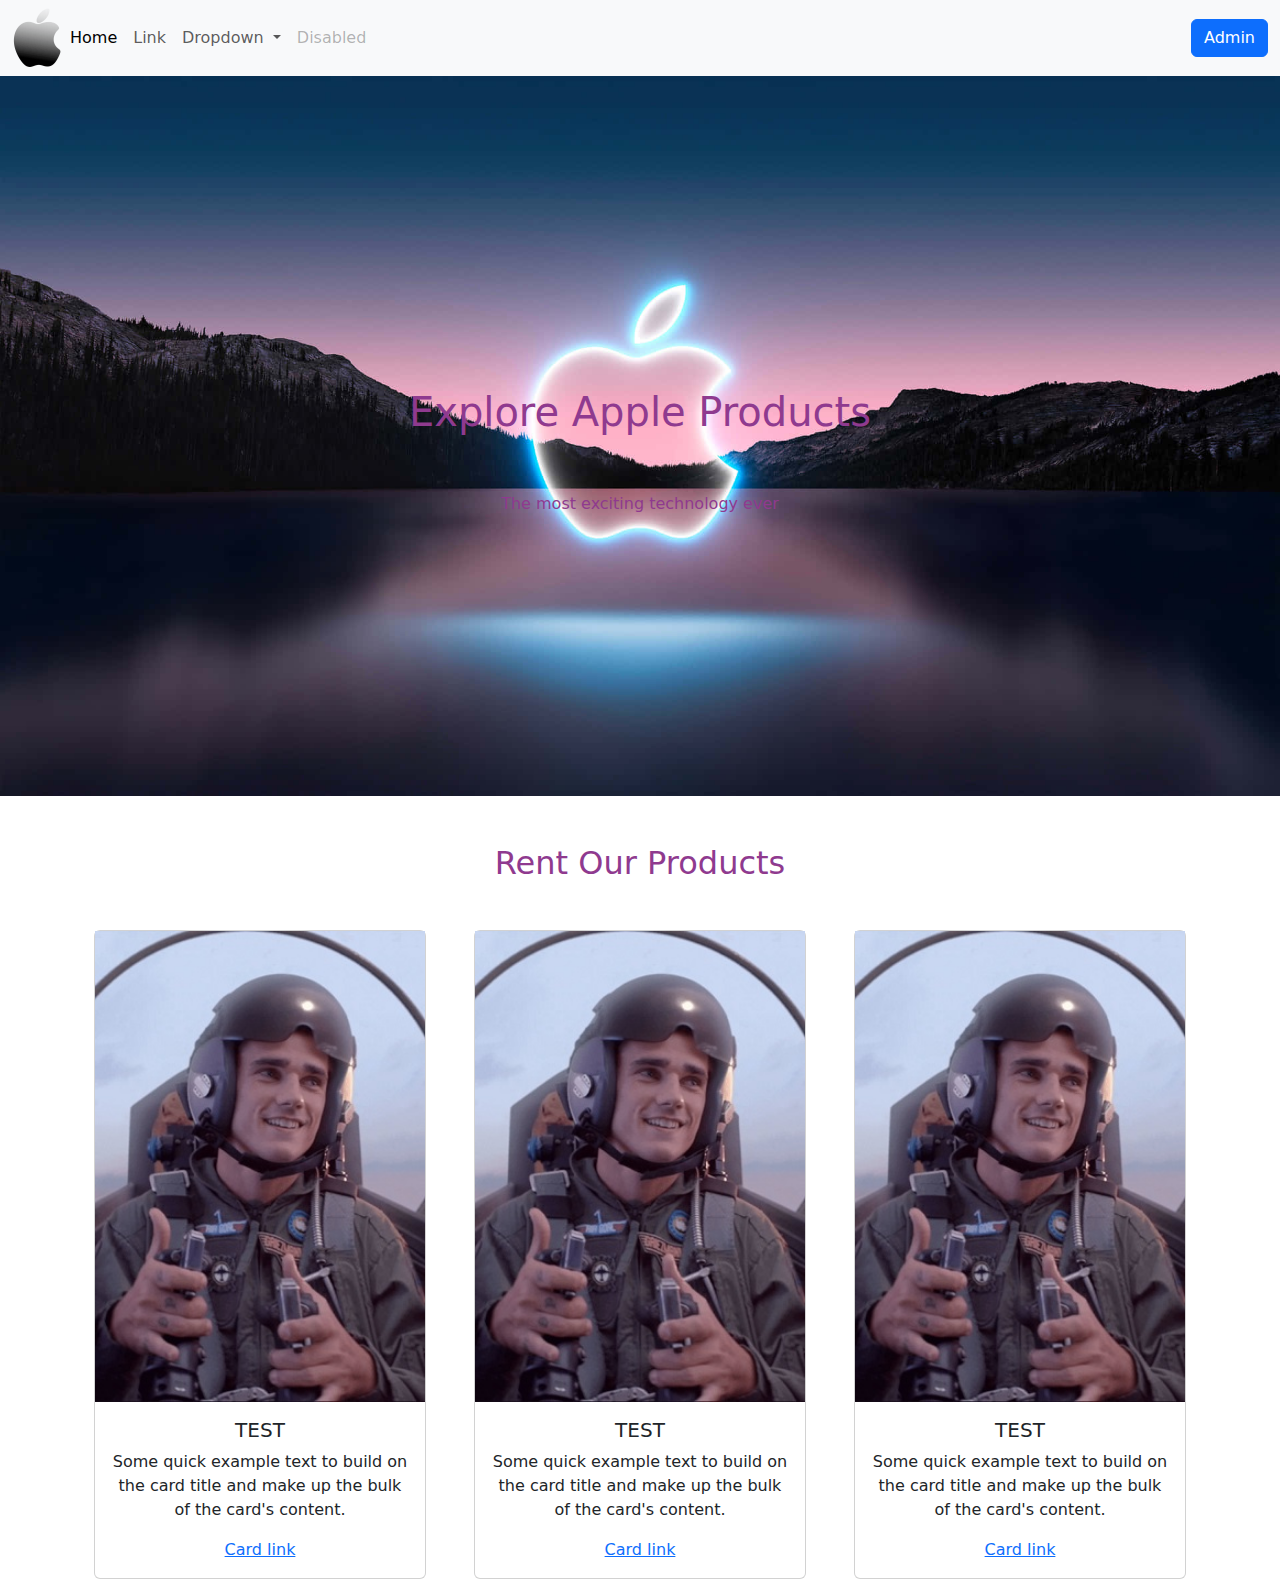
==== index.html @ 8039932f "Verze ze skoly" ====
<!doctype html>
<html lang="en">
<head>
    <meta charset="utf-8">
    <meta name="viewport" content="width=device-width, initial-scale=1">
    <title>Apple Page</title>
    <link rel="stylesheet" href="css/bootstrap.css">
    <link rel="stylesheet" href="css/_custom.css">
</head>
<body>
<header>
    <nav class="navbar navbar-expand-lg bg-body-tertiary">
        <div class="container-fluid">
            <img src="images/logo.png">
            <button class="navbar-toggler" type="button" data-bs-toggle="collapse"
                    data-bs-target="#navbarSupportedContent" aria-controls="navbarSupportedContent"
                    aria-expanded="false" aria-label="Toggle navigation">
                <span class="navbar-toggler-icon"></span>
            </button>
            <div class="collapse navbar-collapse" id="navbarSupportedContent">
                <ul class="navbar-nav me-auto mb-2 mb-lg-0">
                    <li class="nav-item">
                        <a class="nav-link active" aria-current="page" href="#">Home</a>
                    </li>
                    <li class="nav-item">
                        <a class="nav-link" href="#">Link</a>
                    </li>
                    <li class="nav-item dropdown">
                        <a class="nav-link dropdown-toggle" href="#" role="button" data-bs-toggle="dropdown"
                           aria-expanded="false">
                            Dropdown
                        </a>
                        <ul class="dropdown-menu">
                            <li><a class="dropdown-item" href="#">Action</a></li>
                            <li><a class="dropdown-item" href="#">Another action</a></li>
                            <li>
                                <hr class="dropdown-divider">
                            </li>
                            <li><a class="dropdown-item" href="#">Something else here</a></li>
                        </ul>
                    </li>
                    <li class="nav-item">
                        <a class="nav-link disabled" aria-disabled="true">Disabled</a>
                    </li>
                </ul>
                <div>
                    <button type="button" class="btn btn-primary" data-bs-toggle="modal" data-bs-target="#adminModal">
                        Admin
                    </button>
                </div>
            </div>
        </div>
    </nav>
</header>
<!-- Modal -->
<div class="modal fade" id="adminModal" tabindex="-1" aria-labelledby="exampleModalLabel" aria-hidden="true">
    <div class="modal-dialog">
        <div class="modal-content">
            <div class="modal-header">
                <h1 class="modal-title fs-5" id="exampleModalLabel">Admin section</h1>
                <button type="button" class="btn-close" data-bs-dismiss="modal" aria-label="Close"></button>
            </div>
            <div class="modal-body">
                <form>
                    <div class="mb-3">
                        <label for="exampleInputEmail1" class="form-label">Login</label>
                        <input type="email" class="form-control" id="exampleInputEmail1" aria-describedby="emailHelp">
                        <div id="emailHelp" class="form-text">We'll never share your email with anyone else.</div>
                    </div>
                    <div class="mb-3">
                        <label for="exampleInputPassword1" class="form-label">Password</label>
                        <input type="password" class="form-control" id="exampleInputPassword1">
                    </div>
                    <div class="mb-3 form-check">
                        <input type="checkbox" class="form-check-input" id="exampleCheck1">
                        <label class="form-check-label" for="exampleCheck1">Check me out</label>
                    </div>
                    <button type="submit" class="btn btn-primary">
                        <a href="admin.html" class="nav-link text-white">Login</a>
                    </button>
                </form>
            </div>
        </div>
    </div>
</div>

<main>
    <section class="welcome-info d-flex align-items-center text-purple">
        <div class="container text-center py-5">
            <h1 class="p-5">Explore Apple Products</h1>
            <p>The most exciting technology ever</p>
        </div>
    </section>

    <section>
        <div class="container px-4 text-center">
            <h2 class="text-center m-5 text-purple">Rent Our Products</h2>
            <div class="row gx-5 gy-5">
                <div class="col-lg-4">
                    <div class="card">
                        <img src="images/grizi.jpg">
                        <div class="card-body">
                            <h5 class="card-title">TEST</h5>
                            <p class="card-text">Some quick example text to build on the card title and make up the bulk
                                of
                                the card's content.</p>
                            <a href="#" class="card-link">Card link</a>
                        </div>
                    </div>
                </div>
                <div class="col-lg-4">
                    <div class="card">
                        <img src="images/grizi.jpg">
                        <div class="card-body">
                            <h5 class="card-title">TEST</h5>
                            <p class="card-text">Some quick example text to build on the card title and make up the bulk
                                of
                                the card's content.</p>
                            <a href="#" class="card-link">Card link</a>
                        </div>
                    </div>
                </div>
                <div class="col-lg-4">
                    <div class="card">
                        <img src="images/grizi.jpg">
                        <div class="card-body">
                            <h5 class="card-title">TEST</h5>
                            <p class="card-text">Some quick example text to build on the card title and make up the bulk
                                of
                                the card's content.</p>
                            <a href="#" class="card-link">Card link</a>
                        </div>
                    </div>
                </div>
            </div>
        </div>
    </section>
</main>
<script src="js/bootstrap.bundle.js"></script>
</body>
</html>
---- css/_custom.css ----
:root{
    --text-pink: #ff7188;
    --text-purple: #8f3a8f;
}

.welcome-info {
    background: url("../images/background.jpg");
    height: 80vh;
    background-size: cover;
    background-position: center;
    margin-bottom: 5vh;
}

.text-pink{
    color: var(--text-pink);
}
.text-purple{
    color: var(--text-purple);
}
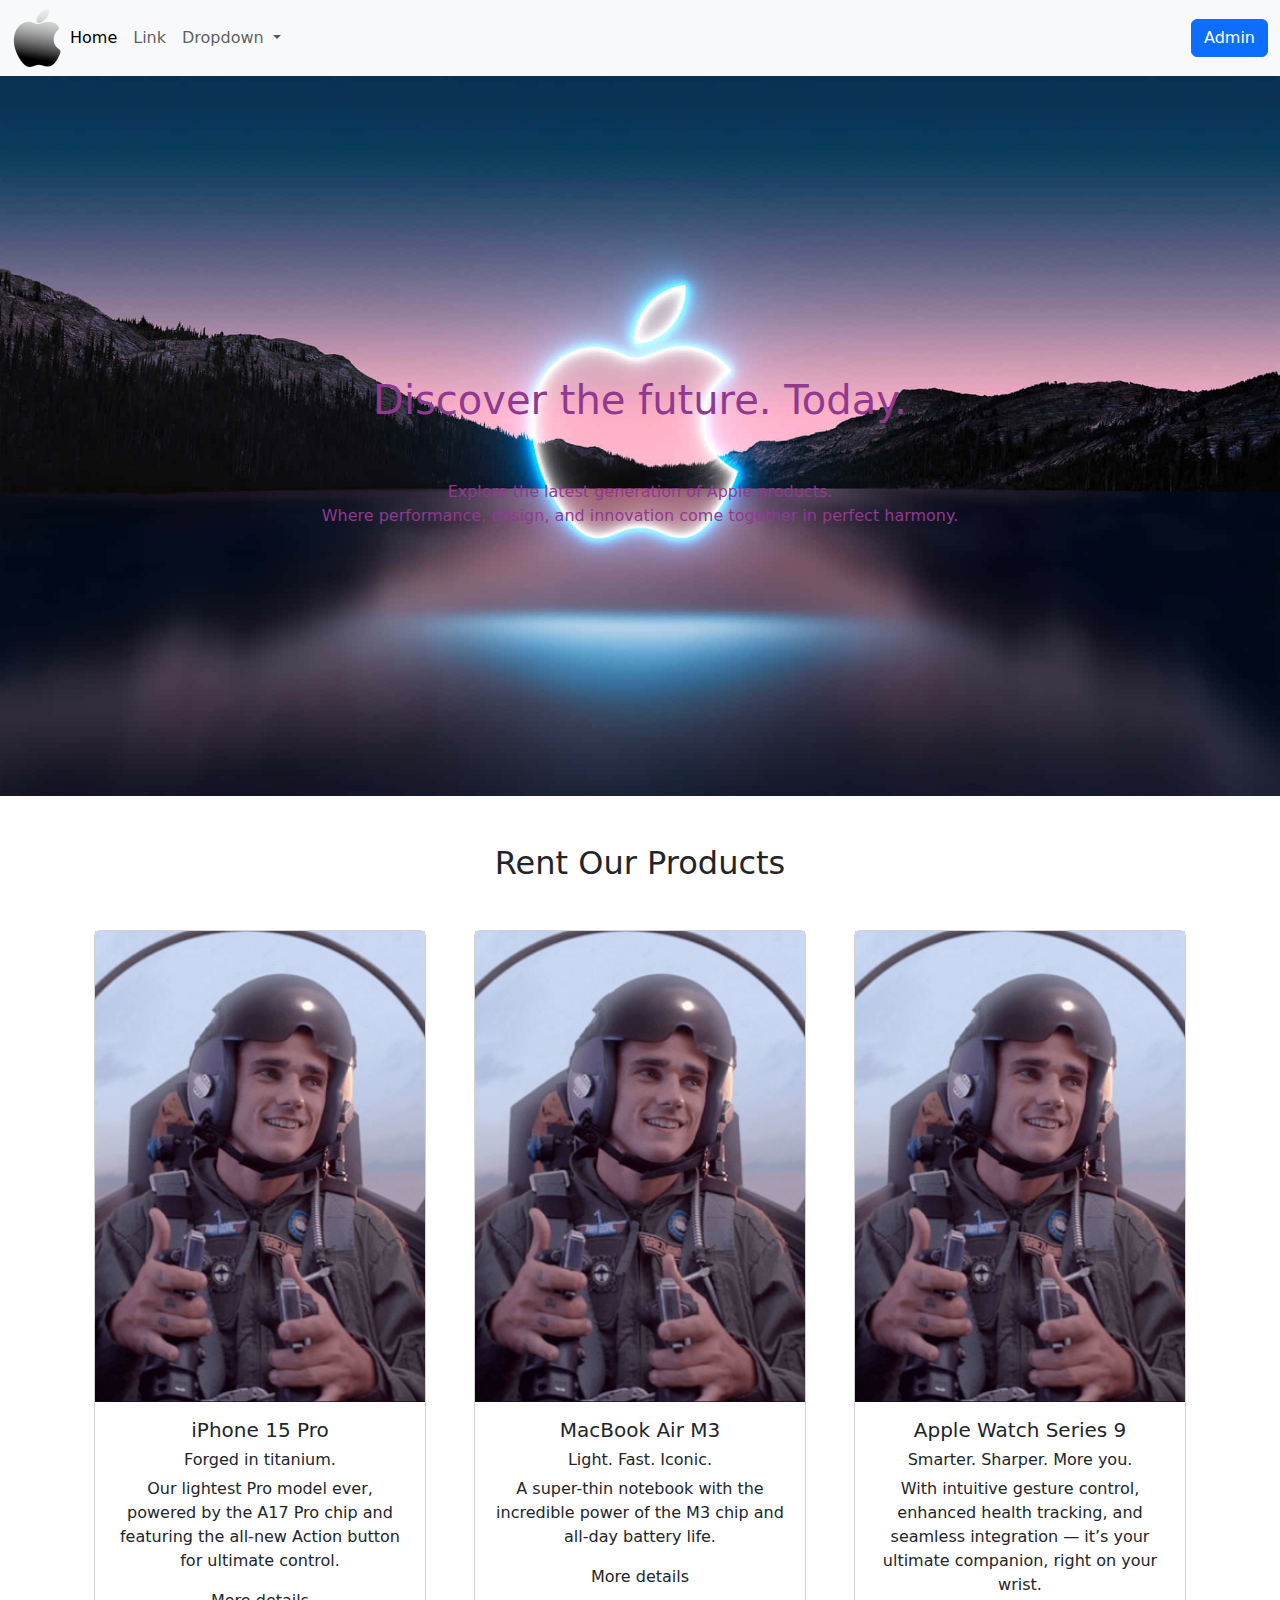
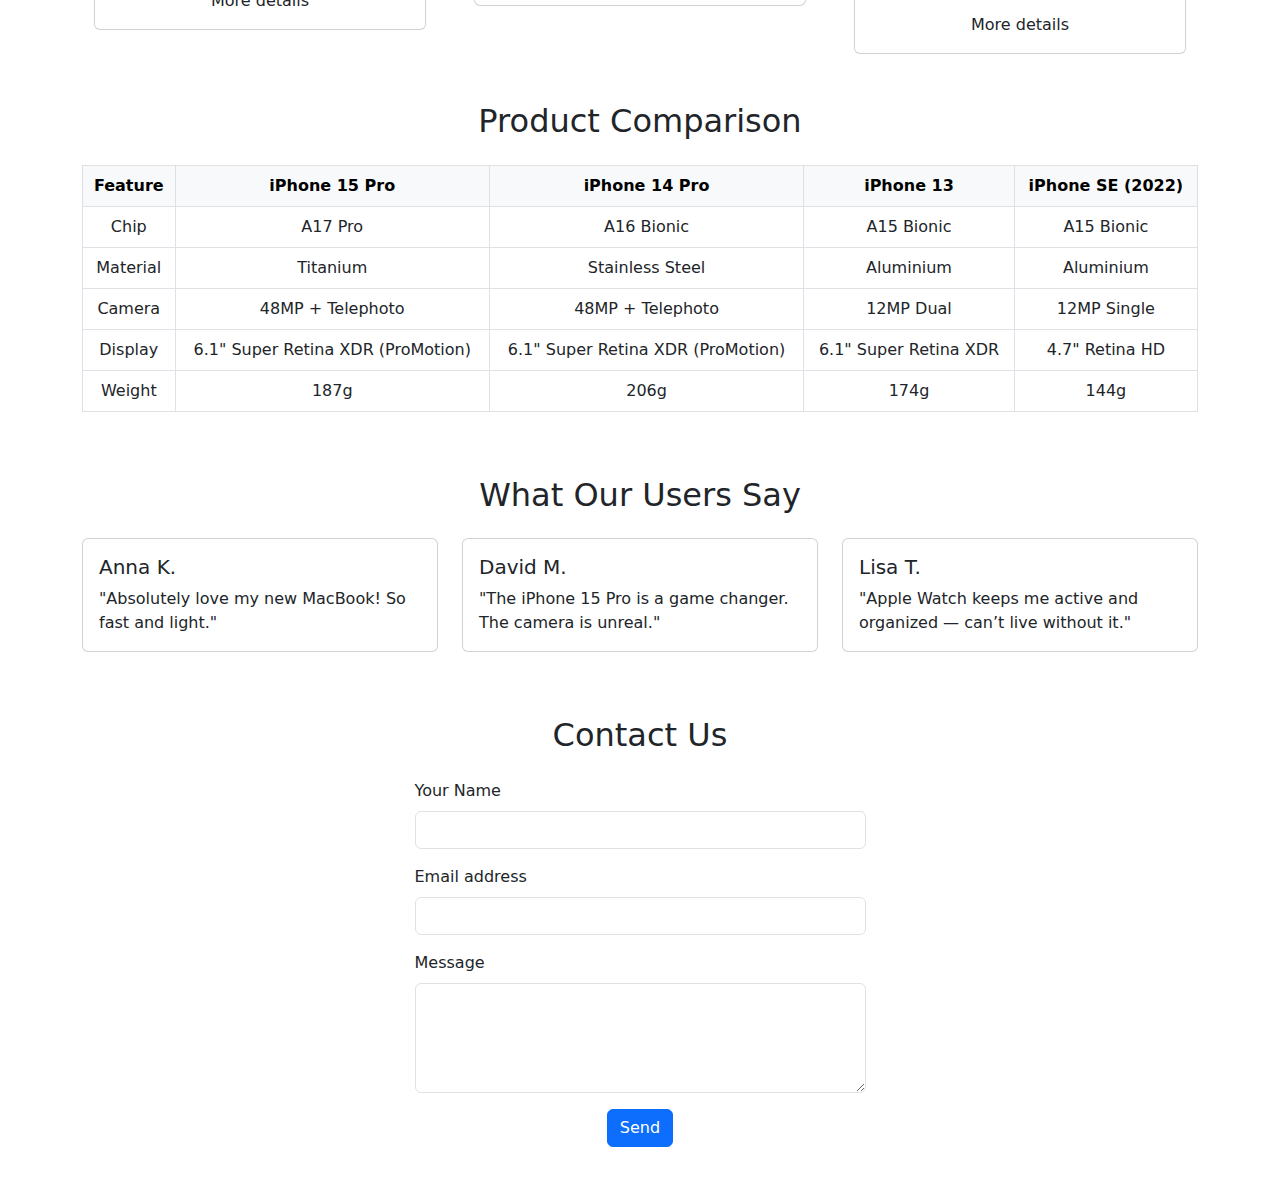
==== commit c64d9fbf: "Ukol 1 3 5 + bonus DONE" ====
--- a/index.html
+++ b/index.html
@@ -39,9 +39,6 @@
                             <li><a class="dropdown-item" href="#">Something else here</a></li>
                         </ul>
                     </li>
-                    <li class="nav-item">
-                        <a class="nav-link disabled" aria-disabled="true">Disabled</a>
-                    </li>
                 </ul>
                 <div>
                     <button type="button" class="btn btn-primary" data-bs-toggle="modal" data-bs-target="#adminModal">
@@ -83,28 +80,45 @@
         </div>
     </div>
 </div>
+<div class="modal fade" id="productModal" tabindex="-1" aria-labelledby="productModalLabel" aria-hidden="true">
+    <div class="modal-dialog modal-dialog-centered modal-lg">
+        <div class="modal-content">
+            <div class="modal-header">
+                <h5 class="modal-title" id="productModalLabel">iPhone 15 Pro - Details</h5>
+                <button type="button" class="btn-close" data-bs-dismiss="modal" aria-label="Close"></button>
+            </div>
+            <div class="modal-body">
+                <img src="https://via.placeholder.com/300x200" class="img-fluid mb-3" alt="iPhone 15 Pro">
+                <p><strong>Chip:</strong> A17 Pro</p>
+                <p><strong>Camera:</strong> 48MP Main, Ultra Wide, Telephoto</p>
+                <p><strong>Material:</strong> Titanium</p>
+                <p><strong>Display:</strong> 6.1" Super Retina XDR, ProMotion</p>
+                <p>The iPhone 15 Pro delivers exceptional performance, stunning photos, and a premium build, making it one of the best smartphones on the market.</p>
+            </div>
+        </div>
+    </div>
+</div>
 
 <main>
     <section class="welcome-info d-flex align-items-center text-purple">
         <div class="container text-center py-5">
-            <h1 class="p-5">Explore Apple Products</h1>
-            <p>The most exciting technology ever</p>
+            <h1 class="p-5">Discover the future. Today.</h1>
+            <p>Explore the latest generation of Apple products.<br> Where performance, design, and innovation come together in perfect harmony.</p>
         </div>
     </section>
 
     <section>
         <div class="container px-4 text-center">
-            <h2 class="text-center m-5 text-purple">Rent Our Products</h2>
+            <h2 class="text-center m-5">Rent Our Products</h2>
             <div class="row gx-5 gy-5">
                 <div class="col-lg-4">
                     <div class="card">
                         <img src="images/grizi.jpg">
                         <div class="card-body">
-                            <h5 class="card-title">TEST</h5>
-                            <p class="card-text">Some quick example text to build on the card title and make up the bulk
-                                of
-                                the card's content.</p>
-                            <a href="#" class="card-link">Card link</a>
+                            <h5 class="card-title">iPhone 15 Pro</h5>
+                            <h6>Forged in titanium.</h6>
+                            <p class="card-text">Our lightest Pro model ever, powered by the A17 Pro chip and featuring the all-new Action button for ultimate control. </p>
+                            <a href="#" class="nav-link" data-bs-toggle="modal" data-bs-target="#productModal">More details</a>
                         </div>
                     </div>
                 </div>
@@ -112,11 +126,10 @@
                     <div class="card">
                         <img src="images/grizi.jpg">
                         <div class="card-body">
-                            <h5 class="card-title">TEST</h5>
-                            <p class="card-text">Some quick example text to build on the card title and make up the bulk
-                                of
-                                the card's content.</p>
-                            <a href="#" class="card-link">Card link</a>
+                            <h5 class="card-title">MacBook Air M3</h5>
+                            <h6>Light. Fast. Iconic.</h6>
+                            <p class="card-text">A super-thin notebook with the incredible power of the M3 chip and all-day battery life.</p>
+                            <a href="#" class="nav-link">More details</a>
                         </div>
                     </div>
                 </div>
@@ -124,14 +137,119 @@
                     <div class="card">
                         <img src="images/grizi.jpg">
                         <div class="card-body">
-                            <h5 class="card-title">TEST</h5>
-                            <p class="card-text">Some quick example text to build on the card title and make up the bulk
-                                of
-                                the card's content.</p>
-                            <a href="#" class="card-link">Card link</a>
+                            <h5 class="card-title">Apple Watch Series 9</h5>
+                            <h6>Smarter. Sharper. More you.</h6>
+                            <p class="card-text">With intuitive gesture control, enhanced health tracking, and seamless integration — it’s your ultimate companion, right on your wrist.</p>
+                            <a href="#" class="nav-link">More details</a>
                         </div>
                     </div>
                 </div>
+            </div>
+        </div>
+    </section>
+    <section class="container my-5">
+        <h2 class="text-center mb-4">Product Comparison</h2>
+        <div class="table-responsive">
+            <table class="table table-bordered text-center align-middle">
+                <thead class="table-light">
+                <tr>
+                    <th>Feature</th>
+                    <th>iPhone 15 Pro</th>
+                    <th>iPhone 14 Pro</th>
+                    <th>iPhone 13</th>
+                    <th>iPhone SE (2022)</th>
+                </tr>
+                </thead>
+                <tbody>
+                <tr>
+                    <td>Chip</td>
+                    <td>A17 Pro</td>
+                    <td>A16 Bionic</td>
+                    <td>A15 Bionic</td>
+                    <td>A15 Bionic</td>
+                </tr>
+                <tr>
+                    <td>Material</td>
+                    <td>Titanium</td>
+                    <td>Stainless Steel</td>
+                    <td>Aluminium</td>
+                    <td>Aluminium</td>
+                </tr>
+                <tr>
+                    <td>Camera</td>
+                    <td>48MP + Telephoto</td>
+                    <td>48MP + Telephoto</td>
+                    <td>12MP Dual</td>
+                    <td>12MP Single</td>
+                </tr>
+                <tr>
+                    <td>Display</td>
+                    <td>6.1" Super Retina XDR (ProMotion)</td>
+                    <td>6.1" Super Retina XDR (ProMotion)</td>
+                    <td>6.1" Super Retina XDR</td>
+                    <td>4.7" Retina HD</td>
+                </tr>
+                <tr>
+                    <td>Weight</td>
+                    <td>187g</td>
+                    <td>206g</td>
+                    <td>174g</td>
+                    <td>144g</td>
+                </tr>
+                </tbody>
+            </table>
+        </div>
+    </section>
+    <section class="container my-5">
+        <h2 class="text-center mb-4">What Our Users Say</h2>
+        <div class="row">
+            <div class="col-md-4 mb-3">
+                <div class="card h-100">
+                    <div class="card-body">
+                        <h5 class="card-title">Anna K.</h5>
+                        <p class="card-text">"Absolutely love my new MacBook! So fast and light."</p>
+                    </div>
+                </div>
+            </div>
+            <div class="col-md-4 mb-3">
+                <div class="card h-100">
+                    <div class="card-body">
+                        <h5 class="card-title">David M.</h5>
+                        <p class="card-text">"The iPhone 15 Pro is a game changer. The camera is unreal."</p>
+                    </div>
+                </div>
+            </div>
+            <div class="col-md-4 mb-3">
+                <div class="card h-100">
+                    <div class="card-body">
+                        <h5 class="card-title">Lisa T.</h5>
+                        <p class="card-text">"Apple Watch keeps me active and organized — can’t live without it."</p>
+                    </div>
+                </div>
+            </div>
+        </div>
+    </section>
+    <section class="container my-5">
+        <h2 class="text-center mb-4">Contact Us</h2>
+        <div class="row justify-content-center">
+            <div class="col-md-6 col-lg-5">
+                <form>
+                    <div class="mb-3">
+                        <label for="name" class="form-label">Your Name</label>
+                        <input type="text" class="form-control" id="name" required>
+                    </div>
+                    <div class="mb-3">
+                        <label for="email" class="form-label">Email address</label>
+                        <input type="email" class="form-control" id="email" required>
+                    </div>
+                    <div class="mb-3">
+                        <label for="message" class="form-label">Message</label>
+                        <textarea class="form-control" id="message" rows="4" required></textarea>
+                    </div>
+                    <div class="text-center">
+                        <button type="submit" class="btn btn-primary">Send</button>
+                    </div>
+                </form>
             </div>
         </div>
     </section>
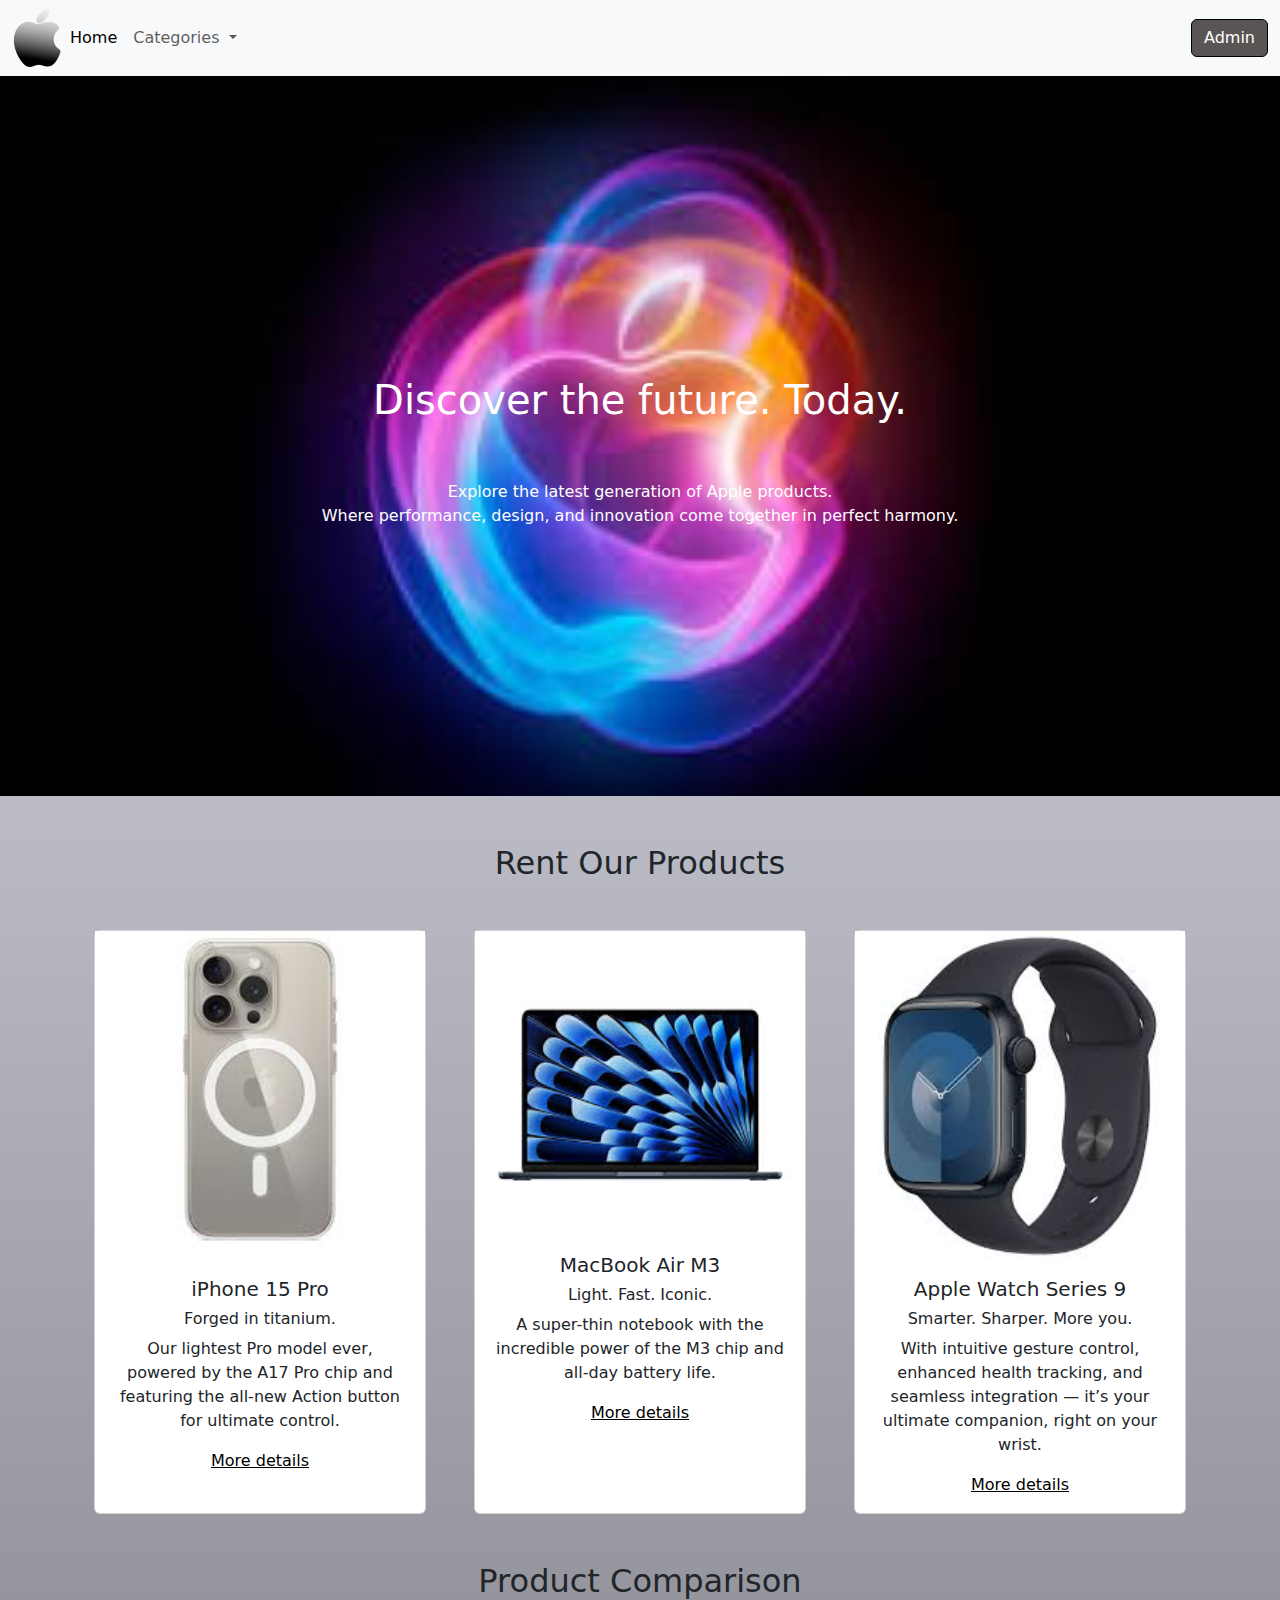
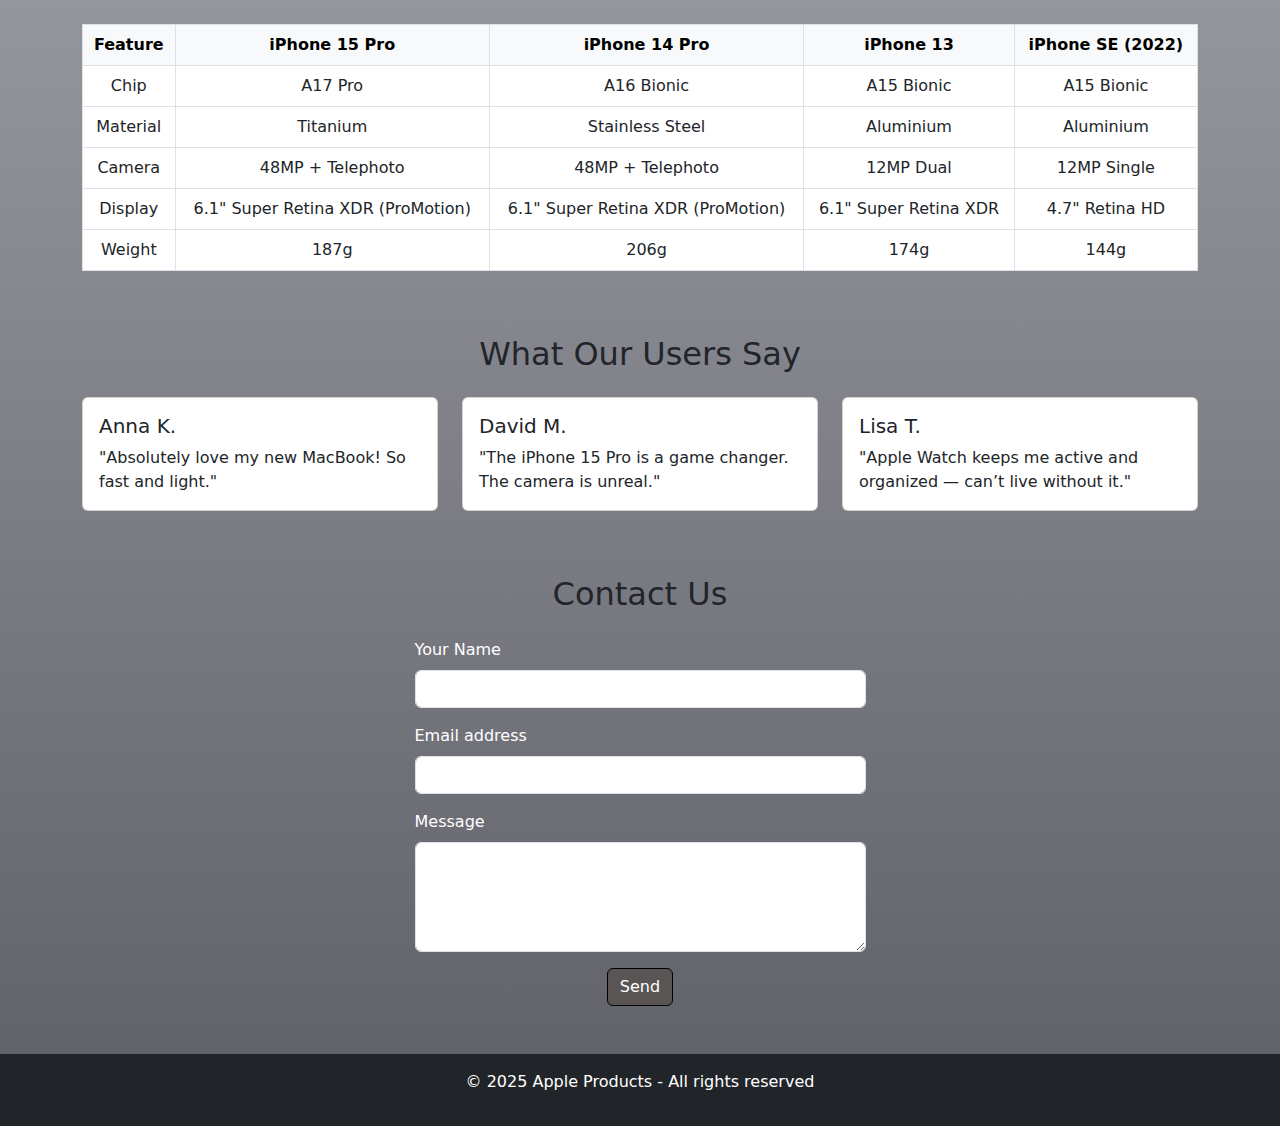
==== commit 98269765: "Téměř hotovo!" ====
--- a/index.html
+++ b/index.html
@@ -8,7 +8,7 @@
     <link rel="stylesheet" href="css/_custom.css">
 </head>
 <body>
-<header>
+<header id="home">
     <nav class="navbar navbar-expand-lg bg-body-tertiary">
         <div class="container-fluid">
             <img src="images/logo.png">
@@ -20,23 +20,20 @@
             <div class="collapse navbar-collapse" id="navbarSupportedContent">
                 <ul class="navbar-nav me-auto mb-2 mb-lg-0">
                     <li class="nav-item">
-                        <a class="nav-link active" aria-current="page" href="#">Home</a>
-                    </li>
-                    <li class="nav-item">
-                        <a class="nav-link" href="#">Link</a>
+                        <a class="nav-link active" aria-current="page" href="#home">Home</a>
                     </li>
                     <li class="nav-item dropdown">
                         <a class="nav-link dropdown-toggle" href="#" role="button" data-bs-toggle="dropdown"
                            aria-expanded="false">
-                            Dropdown
+                            Categories
                         </a>
                         <ul class="dropdown-menu">
-                            <li><a class="dropdown-item" href="#">Action</a></li>
-                            <li><a class="dropdown-item" href="#">Another action</a></li>
+                            <li><a class="dropdown-item" href="#products">Products</a></li>
+                            <li><a class="dropdown-item" href="#comparison">Comparison</a></li>
                             <li>
                                 <hr class="dropdown-divider">
                             </li>
-                            <li><a class="dropdown-item" href="#">Something else here</a></li>
+                            <li><a class="dropdown-item" href="#contact">Contact Us</a></li>
                         </ul>
                     </li>
                 </ul>
@@ -73,81 +70,114 @@
                         <label class="form-check-label" for="exampleCheck1">Check me out</label>
                     </div>
                     <button type="submit" class="btn btn-primary">
-                        <a href="admin.html" class="nav-link text-white">Login</a>
+                        <a href="admin.html" class="nav-link">Login</a>
                     </button>
                 </form>
             </div>
         </div>
     </div>
 </div>
-<div class="modal fade" id="productModal" tabindex="-1" aria-labelledby="productModalLabel" aria-hidden="true">
-    <div class="modal-dialog modal-dialog-centered modal-lg">
-        <div class="modal-content">
-            <div class="modal-header">
-                <h5 class="modal-title" id="productModalLabel">iPhone 15 Pro - Details</h5>
-                <button type="button" class="btn-close" data-bs-dismiss="modal" aria-label="Close"></button>
-            </div>
-            <div class="modal-body">
-                <img src="https://via.placeholder.com/300x200" class="img-fluid mb-3" alt="iPhone 15 Pro">
+<div class="modal fade" id="modalIphone" tabindex="-1" aria-hidden="true">
+    <div class="modal-dialog modal-dialog-centered">
+        <div class="modal-content">
+            <div class="modal-header">
+                <h5 class="modal-title">iPhone 15 Pro</h5>
+                <button type="button" class="btn-close" data-bs-dismiss="modal" aria-label="Close"></button>
+            </div>
+            <div class="modal-body">
+                <img src="images/iPhone.jpg" class="img-fluid mb-3 text-center" alt="iPhone">
                 <p><strong>Chip:</strong> A17 Pro</p>
-                <p><strong>Camera:</strong> 48MP Main, Ultra Wide, Telephoto</p>
-                <p><strong>Material:</strong> Titanium</p>
-                <p><strong>Display:</strong> 6.1" Super Retina XDR, ProMotion</p>
-                <p>The iPhone 15 Pro delivers exceptional performance, stunning photos, and a premium build, making it one of the best smartphones on the market.</p>
+                <p><strong>Camera:</strong> 48MP Triple Camera</p>
+                <p><strong>Display:</strong> 6.1" Super Retina XDR</p>
+                <p>Premium build, pro-level performance, and next-gen features.</p>
+            </div>
+        </div>
+    </div>
+</div>
+<div class="modal fade" id="modalMacbook" tabindex="-1" aria-hidden="true">
+    <div class="modal-dialog modal-dialog-centered">
+        <div class="modal-content">
+            <div class="modal-header">
+                <h5 class="modal-title">MacBook Air M3</h5>
+                <button type="button" class="btn-close" data-bs-dismiss="modal" aria-label="Close"></button>
+            </div>
+            <div class="modal-body">
+                <img src="images/macbook.jpg" class="img-fluid mb-3" alt="MacBook">
+                <p><strong>Chip:</strong> Apple M3</p>
+                <p><strong>Camera:</strong> 1080p FaceTime HD</p>
+                <p><strong>Display:</strong> 13.6" Liquid Retina</p>
+                <p>Ultra-thin and lightweight, yet powerful enough for everything you do.</p>
+            </div>
+        </div>
+    </div>
+</div>
+<div class="modal fade" id="modalWatch" tabindex="-1" aria-hidden="true">
+    <div class="modal-dialog modal-dialog-centered">
+        <div class="modal-content">
+            <div class="modal-header">
+                <h5 class="modal-title">Apple Watch Series 9</h5>
+                <button type="button" class="btn-close" data-bs-dismiss="modal" aria-label="Close"></button>
+            </div>
+            <div class="modal-body">
+                <img src="images/applewatch.jpg" class="img-fluid mb-3" alt="Watch">
+                <p><strong>Chip:</strong> S9 SiP</p>
+                <p><strong>Camera:</strong> —</p>
+                <p><strong>Display:</strong> Always-On Retina</p>
+                <p>Track your health, stay connected, and control with simple gestures.</p>
             </div>
         </div>
     </div>
 </div>
 
 <main>
-    <section class="welcome-info d-flex align-items-center text-purple">
+    <section class="welcome-info d-flex align-items-center text-white">
         <div class="container text-center py-5">
             <h1 class="p-5">Discover the future. Today.</h1>
             <p>Explore the latest generation of Apple products.<br> Where performance, design, and innovation come together in perfect harmony.</p>
         </div>
     </section>
 
-    <section>
+    <section id="products">
         <div class="container px-4 text-center">
             <h2 class="text-center m-5">Rent Our Products</h2>
             <div class="row gx-5 gy-5">
                 <div class="col-lg-4">
                     <div class="card">
-                        <img src="images/grizi.jpg">
+                        <img src="images/iPhone.jpg">
                         <div class="card-body">
                             <h5 class="card-title">iPhone 15 Pro</h5>
                             <h6>Forged in titanium.</h6>
                             <p class="card-text">Our lightest Pro model ever, powered by the A17 Pro chip and featuring the all-new Action button for ultimate control. </p>
-                            <a href="#" class="nav-link" data-bs-toggle="modal" data-bs-target="#productModal">More details</a>
+                            <a href="#" class="card-link text-black" data-bs-toggle="modal" data-bs-target="#modalIphone">More details</a>
                         </div>
                     </div>
                 </div>
                 <div class="col-lg-4">
                     <div class="card">
-                        <img src="images/grizi.jpg">
+                        <img src="images/macbook.jpg">
                         <div class="card-body">
                             <h5 class="card-title">MacBook Air M3</h5>
                             <h6>Light. Fast. Iconic.</h6>
                             <p class="card-text">A super-thin notebook with the incredible power of the M3 chip and all-day battery life.</p>
-                            <a href="#" class="nav-link">More details</a>
+                            <a href="#" class="card-link text-black" data-bs-toggle="modal" data-bs-target="#modalMacbook">More details</a>
                         </div>
                     </div>
                 </div>
                 <div class="col-lg-4">
                     <div class="card">
-                        <img src="images/grizi.jpg">
+                        <img src="images/applewatch.jpg">
                         <div class="card-body">
                             <h5 class="card-title">Apple Watch Series 9</h5>
                             <h6>Smarter. Sharper. More you.</h6>
                             <p class="card-text">With intuitive gesture control, enhanced health tracking, and seamless integration — it’s your ultimate companion, right on your wrist.</p>
-                            <a href="#" class="nav-link">More details</a>
+                            <a href="#" class="card-link text-black" data-bs-toggle="modal" data-bs-target="#modalWatch">More details</a>
                         </div>
                     </div>
                 </div>
             </div>
         </div>
     </section>
-    <section class="container my-5">
+    <section class="container my-5" id="comparison">
         <h2 class="text-center mb-4">Product Comparison</h2>
         <div class="table-responsive">
             <table class="table table-bordered text-center align-middle">
@@ -229,9 +259,9 @@
             </div>
         </div>
     </section>
-    <section class="container my-5">
+    <section class="container my-5" id="contact">
         <h2 class="text-center mb-4">Contact Us</h2>
-        <div class="row justify-content-center">
+        <div class="row justify-content-center text-white">
             <div class="col-md-6 col-lg-5">
                 <form>
                     <div class="mb-3">
@@ -254,6 +284,9 @@
         </div>
     </section>
 </main>
+<footer class="bg-dark text-white text-center py-3 mt-5">
+    <p>&copy; 2025 Apple Products - All rights reserved</p>
+</footer>
 <script src="js/bootstrap.bundle.js"></script>
 </body>
 </html>--- a/css/_custom.css
+++ b/css/_custom.css
@@ -1,6 +1,11 @@
 :root{
     --text-pink: #ff7188;
     --text-purple: #8f3a8f;
+    --bg-gray: #5a5555;
+    --bg-light-gray: #c3bcbc;
+}
+body{
+    background: linear-gradient(to bottom, #e2e2ed, #5f5f67);
 }
 
 .welcome-info {
@@ -16,4 +21,59 @@
 }
 .text-purple{
     color: var(--text-purple);
+}
+.bg-light-gray{
+    background-color: var(--bg-light-gray);
+}
+.dropdown-item:hover {
+    background-color: var(--bg-light-gray);
+}
+.card{
+    height: 100%;
+}
+.card:hover {
+    transform: scale(1.05);
+    box-shadow: 0 8px 16px rgba(0, 0, 0, 0.2);
+}
+.modal-body img {
+    display: block;
+    margin-left: auto;
+    margin-right: auto;
+    max-width: 100%;
+    height: auto;
+}.modal-content {
+     box-shadow: 0 8px 16px rgba(0, 0, 0, 0.1);
+ }
+.btn-primary {
+    border-color: #000000;
+    background-color: var(--bg-gray);
+    color: white;
+}
+.btn-primary:hover {
+    background-color: #212529;
+    border-color: #000000;
+    color: teal;
+}
+.btn-close:focus {
+    border-color: var(--bg-gray);
+    box-shadow: 0 0 0 0.2rem rgba(19, 19, 19, 0.36);
+}
+.form-control:focus {
+    border-color: var(--bg-gray);
+    box-shadow: 0 0 0 0.2rem rgba(19, 19, 19, 0.36);
+}
+.form-check-input:checked {
+    background-color: var(--bg-gray);
+    border-color: #000000;
+}
+.form-check-input:focus {
+    border-color: var(--bg-gray);
+    box-shadow: 0 0 0 0.2rem rgba(19, 19, 19, 0.36);
+}
+.img-fluid {
+    border-radius: 10px;
+    box-shadow: 0 4px 8px rgba(0, 0, 0, 0.1);
+}
+footer p:hover {
+    color: teal;
 }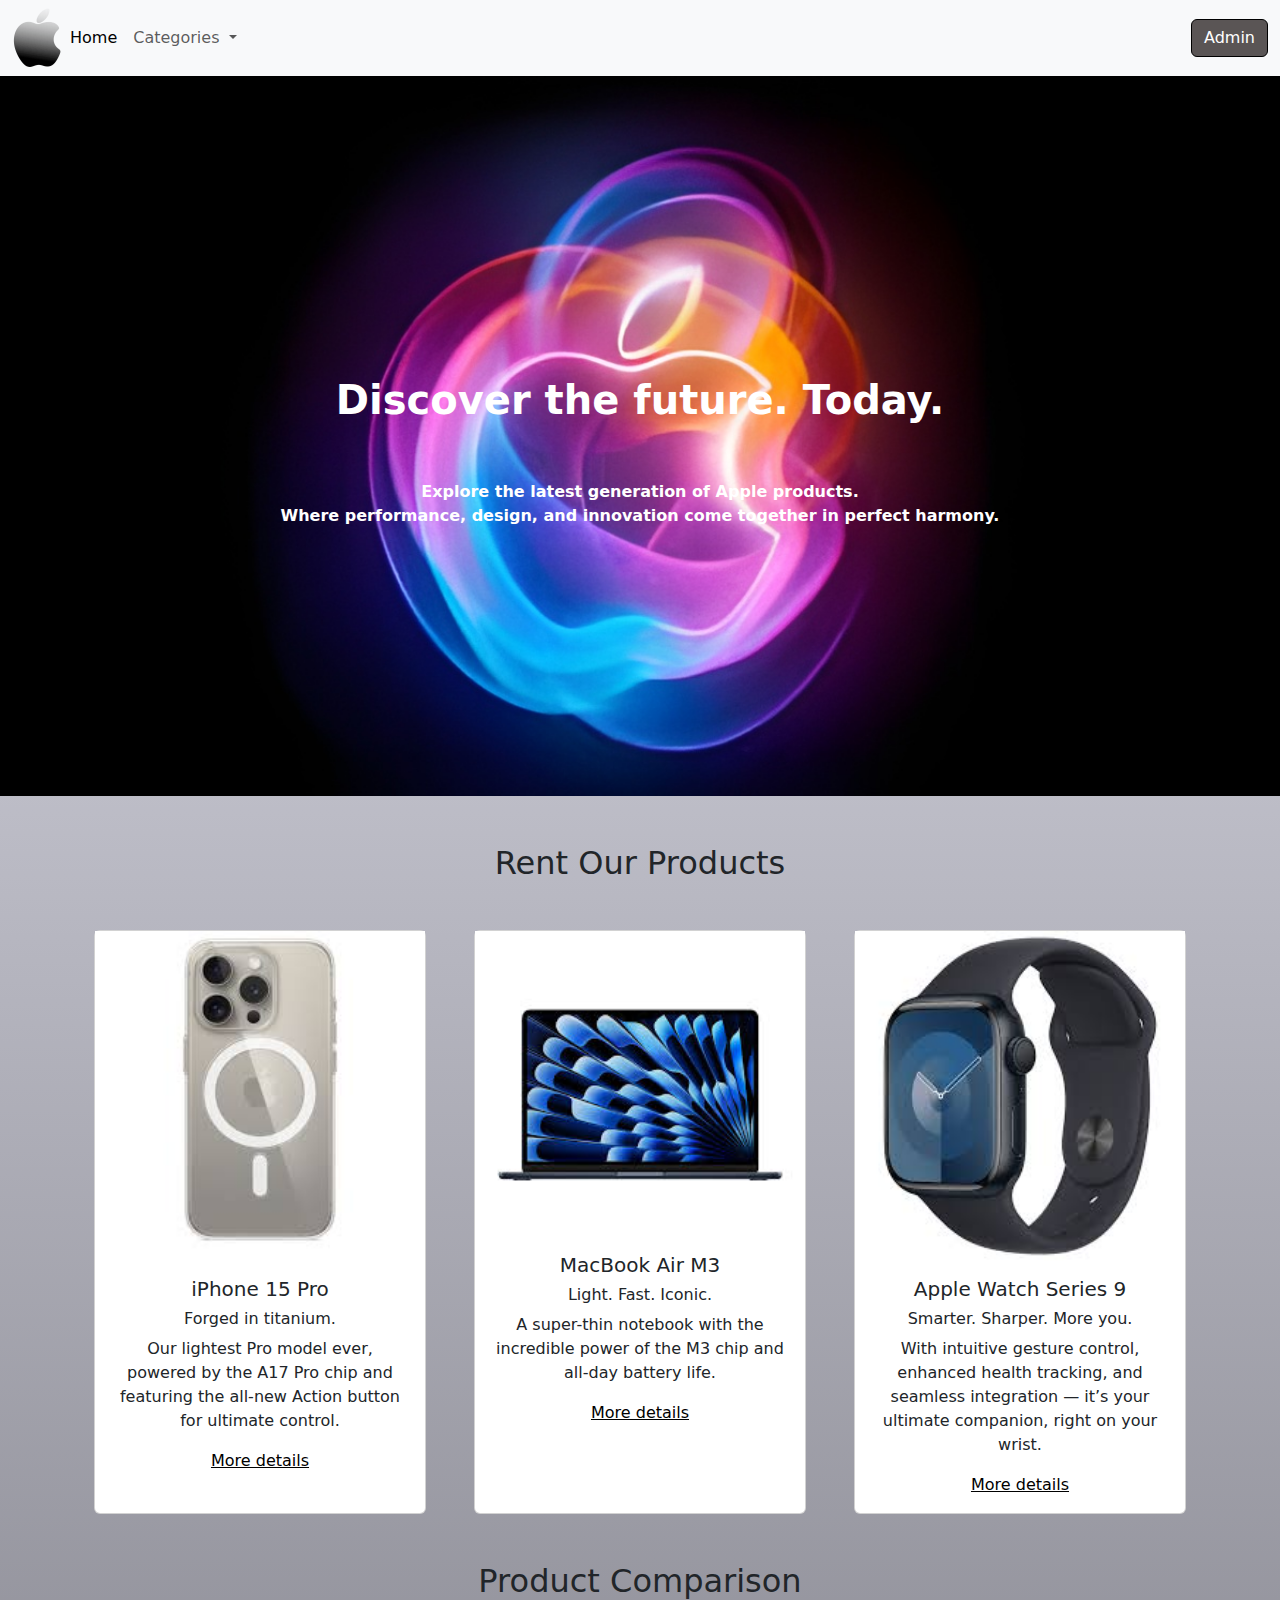
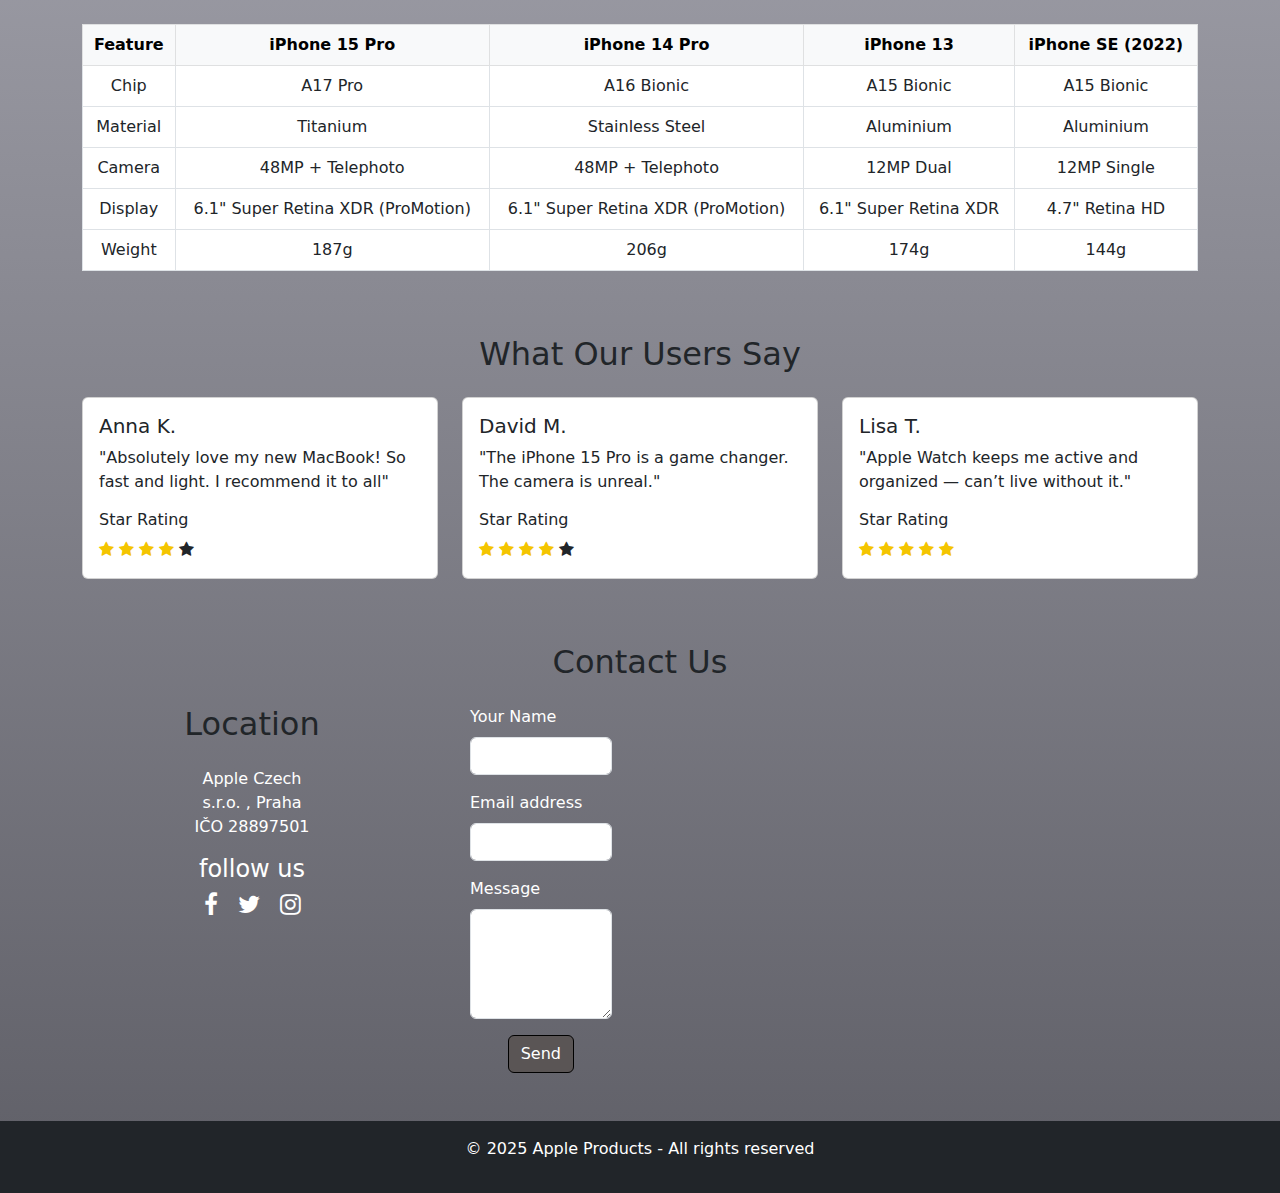
==== commit b9a2534a: "Zaobleni porovnani, contact us, produkty zarovnat" ====
--- a/index.html
+++ b/index.html
@@ -6,6 +6,7 @@
     <title>Apple Page</title>
     <link rel="stylesheet" href="css/bootstrap.css">
     <link rel="stylesheet" href="css/_custom.css">
+    <link rel="stylesheet" href="https://cdnjs.cloudflare.com/ajax/libs/font-awesome/4.7.0/css/font-awesome.min.css">
 </head>
 <body>
 <header id="home">
@@ -132,8 +133,8 @@
 <main>
     <section class="welcome-info d-flex align-items-center text-white">
         <div class="container text-center py-5">
-            <h1 class="p-5">Discover the future. Today.</h1>
-            <p>Explore the latest generation of Apple products.<br> Where performance, design, and innovation come together in perfect harmony.</p>
+            <h1 class="p-5 fw-bolder">Discover the future. Today.</h1>
+            <p class="fw-bold">Explore the latest generation of Apple products.<br> Where performance, design, and innovation come together in perfect harmony.</p>
         </div>
     </section>
 
@@ -237,7 +238,13 @@
                 <div class="card h-100">
                     <div class="card-body">
                         <h5 class="card-title">Anna K.</h5>
-                        <p class="card-text">"Absolutely love my new MacBook! So fast and light."</p>
+                        <p class="card-text">"Absolutely love my new MacBook! So fast and light. I recommend it to all"</p>
+                        <h6>Star Rating</h6>
+                        <span class="fa fa-star text-yellow"></span>
+                        <span class="fa fa-star text-yellow"></span>
+                        <span class="fa fa-star text-yellow"></span>
+                        <span class="fa fa-star text-yellow"></span>
+                        <span class="fa fa-star"></span>
                     </div>
                 </div>
             </div>
@@ -246,6 +253,12 @@
                     <div class="card-body">
                         <h5 class="card-title">David M.</h5>
                         <p class="card-text">"The iPhone 15 Pro is a game changer. The camera is unreal."</p>
+                        <h6>Star Rating</h6>
+                        <span class="fa fa-star text-yellow"></span>
+                        <span class="fa fa-star text-yellow"></span>
+                        <span class="fa fa-star text-yellow"></span>
+                        <span class="fa fa-star text-yellow"></span>
+                        <span class="fa fa-star"></span>
                     </div>
                 </div>
             </div>
@@ -254,6 +267,12 @@
                     <div class="card-body">
                         <h5 class="card-title">Lisa T.</h5>
                         <p class="card-text">"Apple Watch keeps me active and organized — can’t live without it."</p>
+                        <h6>Star Rating</h6>
+                        <span class="fa fa-star text-yellow"></span>
+                        <span class="fa fa-star text-yellow"></span>
+                        <span class="fa fa-star text-yellow"></span>
+                        <span class="fa fa-star text-yellow"></span>
+                        <span class="fa fa-star text-yellow"></span>
                     </div>
                 </div>
             </div>
@@ -261,25 +280,49 @@
     </section>
     <section class="container my-5" id="contact">
         <h2 class="text-center mb-4">Contact Us</h2>
-        <div class="row justify-content-center text-white">
-            <div class="col-md-6 col-lg-5">
-                <form>
-                    <div class="mb-3">
-                        <label for="name" class="form-label">Your Name</label>
-                        <input type="text" class="form-control" id="name" required>
-                    </div>
-                    <div class="mb-3">
-                        <label for="email" class="form-label">Email address</label>
-                        <input type="email" class="form-control" id="email" required>
-                    </div>
-                    <div class="mb-3">
-                        <label for="message" class="form-label">Message</label>
-                        <textarea class="form-control" id="message" rows="4" required></textarea>
-                    </div>
-                    <div class="text-center">
-                        <button type="submit" class="btn btn-primary">Send</button>
-                    </div>
-                </form>
+        <div class="row gx-5 gy-5">
+            <div class="col-lg-4 text-center">
+                <div class="row justify-content-center">
+                    <h2 class="text-center mb-4">Location</h2>
+                    <div class="col-md-6 col-lg-5">
+                        <div class="text-white">
+                            <div class="mb-3">
+                                <p>Apple Czech s.r.o. , Praha IČO 28897501</p>
+                            </div>
+                            <div class="mb-3">
+                                <h4>follow us</h4>
+                                <div class="icons">
+                                    <i class="fa fa-facebook"></i>
+                                    <i class="fa fa-twitter"></i>
+                                    <i class="fa fa-instagram"></i>
+                                </div>
+                            </div>
+                        </div>
+                    </div>
+                </div>
+            </div>
+            <div class="col-lg-4">
+                <div class="justify-content-center text-white">
+                    <div class="col-md-6 col-lg-5">
+                        <form>
+                            <div class="mb-3">
+                                <label for="name" class="form-label">Your Name</label>
+                                <input type="text" class="form-control" id="name" required>
+                            </div>
+                            <div class="mb-3">
+                                <label for="email" class="form-label">Email address</label>
+                                <input type="email" class="form-control" id="email" required>
+                            </div>
+                            <div class="mb-3">
+                                <label for="message" class="form-label">Message</label>
+                                <textarea class="form-control" id="message" rows="4" required></textarea>
+                            </div>
+                            <div class="text-center">
+                                <button type="submit" class="btn btn-primary">Send</button>
+                            </div>
+                        </form>
+                    </div>
+                </div>
             </div>
         </div>
     </section>
--- a/css/_custom.css
+++ b/css/_custom.css
@@ -1,6 +1,7 @@
 :root{
-    --text-pink: #ff7188;
+    --text-yellow: #f4c500;
     --text-purple: #8f3a8f;
+    --text-teal: rgb(0, 128, 128);
     --bg-gray: #5a5555;
     --bg-light-gray: #c3bcbc;
 }
@@ -16,11 +17,14 @@
     margin-bottom: 5vh;
 }
 
-.text-pink{
-    color: var(--text-pink);
+.text-yellow{
+    color: var(--text-yellow);
 }
 .text-purple{
     color: var(--text-purple);
+}
+.text-teal{
+    color: var(--text-teal);
 }
 .bg-light-gray{
     background-color: var(--bg-light-gray);
@@ -30,6 +34,9 @@
 }
 .card{
     height: 100%;
+}
+.table{
+    border-radius: 100%;
 }
 .card:hover {
     transform: scale(1.05);
@@ -52,11 +59,20 @@
 .btn-primary:hover {
     background-color: #212529;
     border-color: #000000;
-    color: teal;
+    color: var(--text-teal);
 }
 .btn-close:focus {
     border-color: var(--bg-gray);
     box-shadow: 0 0 0 0.2rem rgba(19, 19, 19, 0.36);
+}
+.icons{
+    display: flex;
+    justify-content: center;
+    gap: 20px;
+}
+.icons i{
+    cursor: pointer;
+    font-size: 24px;
 }
 .form-control:focus {
     border-color: var(--bg-gray);
@@ -75,5 +91,5 @@
     box-shadow: 0 4px 8px rgba(0, 0, 0, 0.1);
 }
 footer p:hover {
-    color: teal;
+    color: var(--text-teal);
 }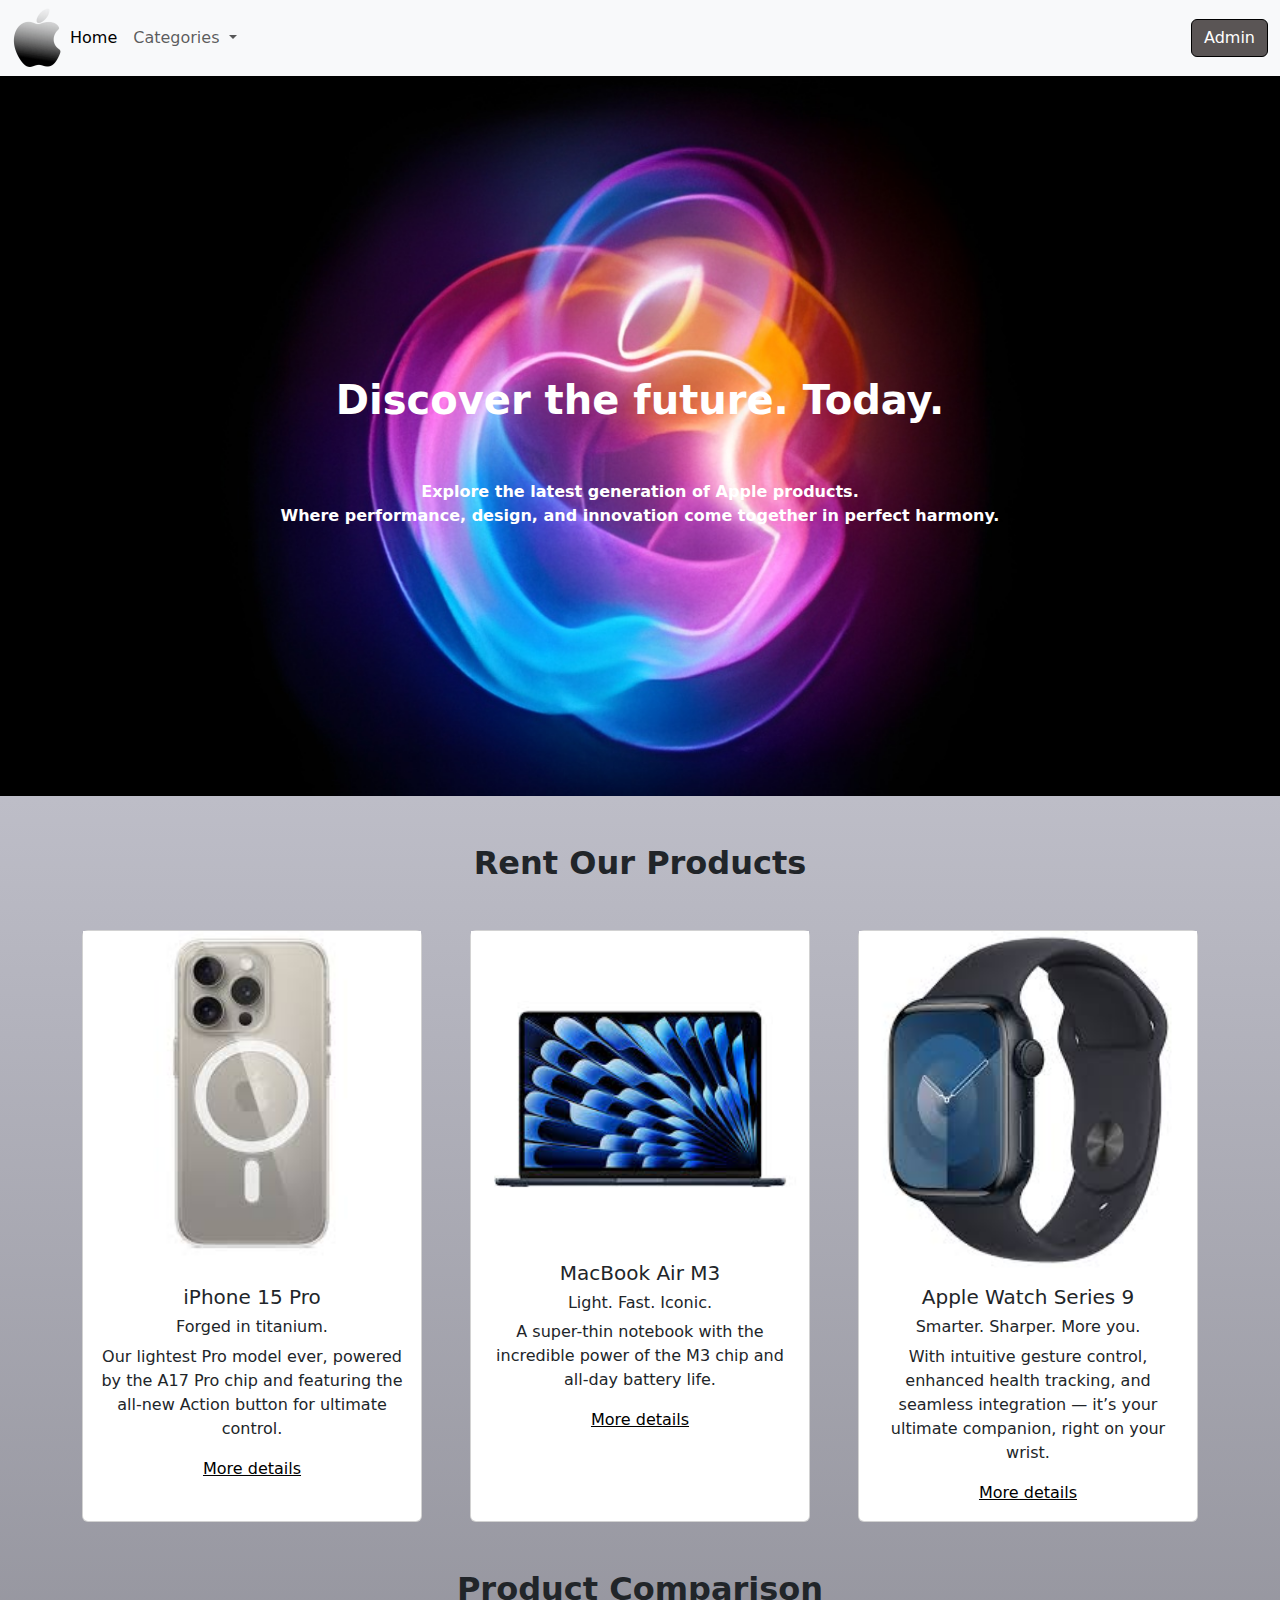
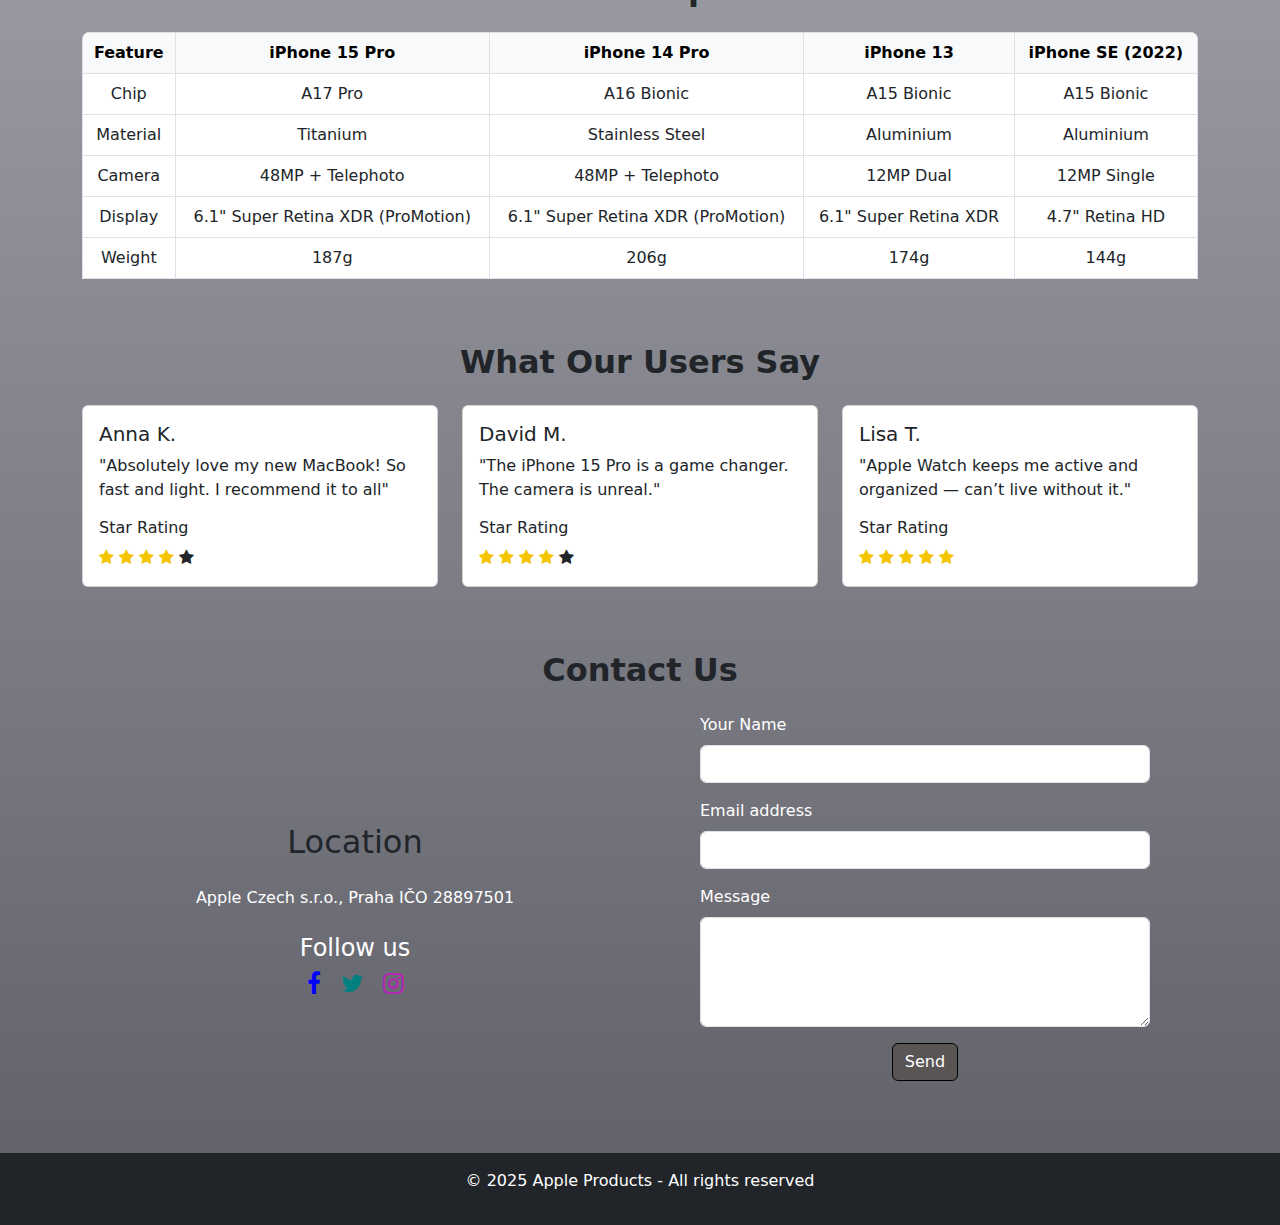
==== commit bb11fd67: "Hotovo!!!" ====
--- a/index.html
+++ b/index.html
@@ -139,10 +139,10 @@
     </section>
 
     <section id="products">
-        <div class="container px-4 text-center">
-            <h2 class="text-center m-5">Rent Our Products</h2>
+        <div class="container text-center">
+            <h2 class="text-center m-5 fw-bold">Rent Our Products</h2>
             <div class="row gx-5 gy-5">
-                <div class="col-lg-4">
+                <div class="col-md-4">
                     <div class="card">
                         <img src="images/iPhone.jpg">
                         <div class="card-body">
@@ -153,7 +153,7 @@
                         </div>
                     </div>
                 </div>
-                <div class="col-lg-4">
+                <div class="col-md-4">
                     <div class="card">
                         <img src="images/macbook.jpg">
                         <div class="card-body">
@@ -164,7 +164,7 @@
                         </div>
                     </div>
                 </div>
-                <div class="col-lg-4">
+                <div class="col-md-4">
                     <div class="card">
                         <img src="images/applewatch.jpg">
                         <div class="card-body">
@@ -179,9 +179,9 @@
         </div>
     </section>
     <section class="container my-5" id="comparison">
-        <h2 class="text-center mb-4">Product Comparison</h2>
-        <div class="table-responsive">
-            <table class="table table-bordered text-center align-middle">
+        <h2 class="text-center mb-4 fw-bold">Product Comparison</h2>
+        <div class="table-responsive rounded-3">
+            <table class="table table-bordered text-center">
                 <thead class="table-light">
                 <tr>
                     <th>Feature</th>
@@ -232,7 +232,7 @@
         </div>
     </section>
     <section class="container my-5">
-        <h2 class="text-center mb-4">What Our Users Say</h2>
+        <h2 class="text-center mb-4 fw-bold">What Our Users Say</h2>
         <div class="row">
             <div class="col-md-4 mb-3">
                 <div class="card h-100">
@@ -279,50 +279,40 @@
         </div>
     </section>
     <section class="container my-5" id="contact">
-        <h2 class="text-center mb-4">Contact Us</h2>
-        <div class="row gx-5 gy-5">
-            <div class="col-lg-4 text-center">
-                <div class="row justify-content-center">
-                    <h2 class="text-center mb-4">Location</h2>
-                    <div class="col-md-6 col-lg-5">
-                        <div class="text-white">
-                            <div class="mb-3">
-                                <p>Apple Czech s.r.o. , Praha IČO 28897501</p>
-                            </div>
-                            <div class="mb-3">
-                                <h4>follow us</h4>
-                                <div class="icons">
-                                    <i class="fa fa-facebook"></i>
-                                    <i class="fa fa-twitter"></i>
-                                    <i class="fa fa-instagram"></i>
-                                </div>
-                            </div>
+        <h2 class="text-center mb-4 fw-bold">Contact Us</h2>
+        <div class="row">
+            <div class="col-md-6 d-flex align-items-center">
+                <div class="w-100 text-center">
+                    <h2 class="mb-4">Location</h2>
+                    <div class="text-white">
+                        <p>Apple Czech s.r.o., Praha IČO 28897501</p>
+                        <h4 class="mt-4">Follow us</h4>
+                        <div class="icons">
+                            <i class="fa fa-facebook text-blue"></i>
+                            <i class="fa fa-twitter text-teal"></i>
+                            <i class="fa fa-instagram text-purple"></i>
                         </div>
                     </div>
                 </div>
             </div>
-            <div class="col-lg-4">
-                <div class="justify-content-center text-white">
-                    <div class="col-md-6 col-lg-5">
-                        <form>
-                            <div class="mb-3">
-                                <label for="name" class="form-label">Your Name</label>
-                                <input type="text" class="form-control" id="name" required>
-                            </div>
-                            <div class="mb-3">
-                                <label for="email" class="form-label">Email address</label>
-                                <input type="email" class="form-control" id="email" required>
-                            </div>
-                            <div class="mb-3">
-                                <label for="message" class="form-label">Message</label>
-                                <textarea class="form-control" id="message" rows="4" required></textarea>
-                            </div>
-                            <div class="text-center">
-                                <button type="submit" class="btn btn-primary">Send</button>
-                            </div>
-                        </form>
-                    </div>
-                </div>
+            <div class="col-md-6 mb-4 text-white d-flex align-items-center justify-content-center">
+                <form class="contact-form">
+                    <div class="mb-3">
+                        <label for="name" class="form-label">Your Name</label>
+                        <input type="text" class="form-control" id="name" required>
+                    </div>
+                    <div class="mb-3">
+                        <label for="email" class="form-label">Email address</label>
+                        <input type="email" class="form-control" id="email" required>
+                    </div>
+                    <div class="mb-3">
+                        <label for="message" class="form-label">Message</label>
+                        <textarea class="form-control" id="message" rows="4" required></textarea>
+                    </div>
+                    <div class="text-center">
+                        <button type="submit" class="btn btn-primary">Send</button>
+                    </div>
+                </form>
             </div>
         </div>
     </section>
--- a/css/_custom.css
+++ b/css/_custom.css
@@ -1,7 +1,8 @@
 :root{
     --text-yellow: #f4c500;
-    --text-purple: #8f3a8f;
+    --text-purple: #bc20bc;
     --text-teal: rgb(0, 128, 128);
+    --text-blue: rgb(0, 0, 255);
     --bg-gray: #5a5555;
     --bg-light-gray: #c3bcbc;
 }
@@ -25,6 +26,9 @@
 }
 .text-teal{
     color: var(--text-teal);
+}
+.text-blue{
+    color: var(--text-blue);
 }
 .bg-light-gray{
     background-color: var(--bg-light-gray);
@@ -90,6 +94,10 @@
     border-radius: 10px;
     box-shadow: 0 4px 8px rgba(0, 0, 0, 0.1);
 }
+.contact-form {
+    max-width: 450px;
+    width: 100%;
+}
 footer p:hover {
     color: var(--text-teal);
 }